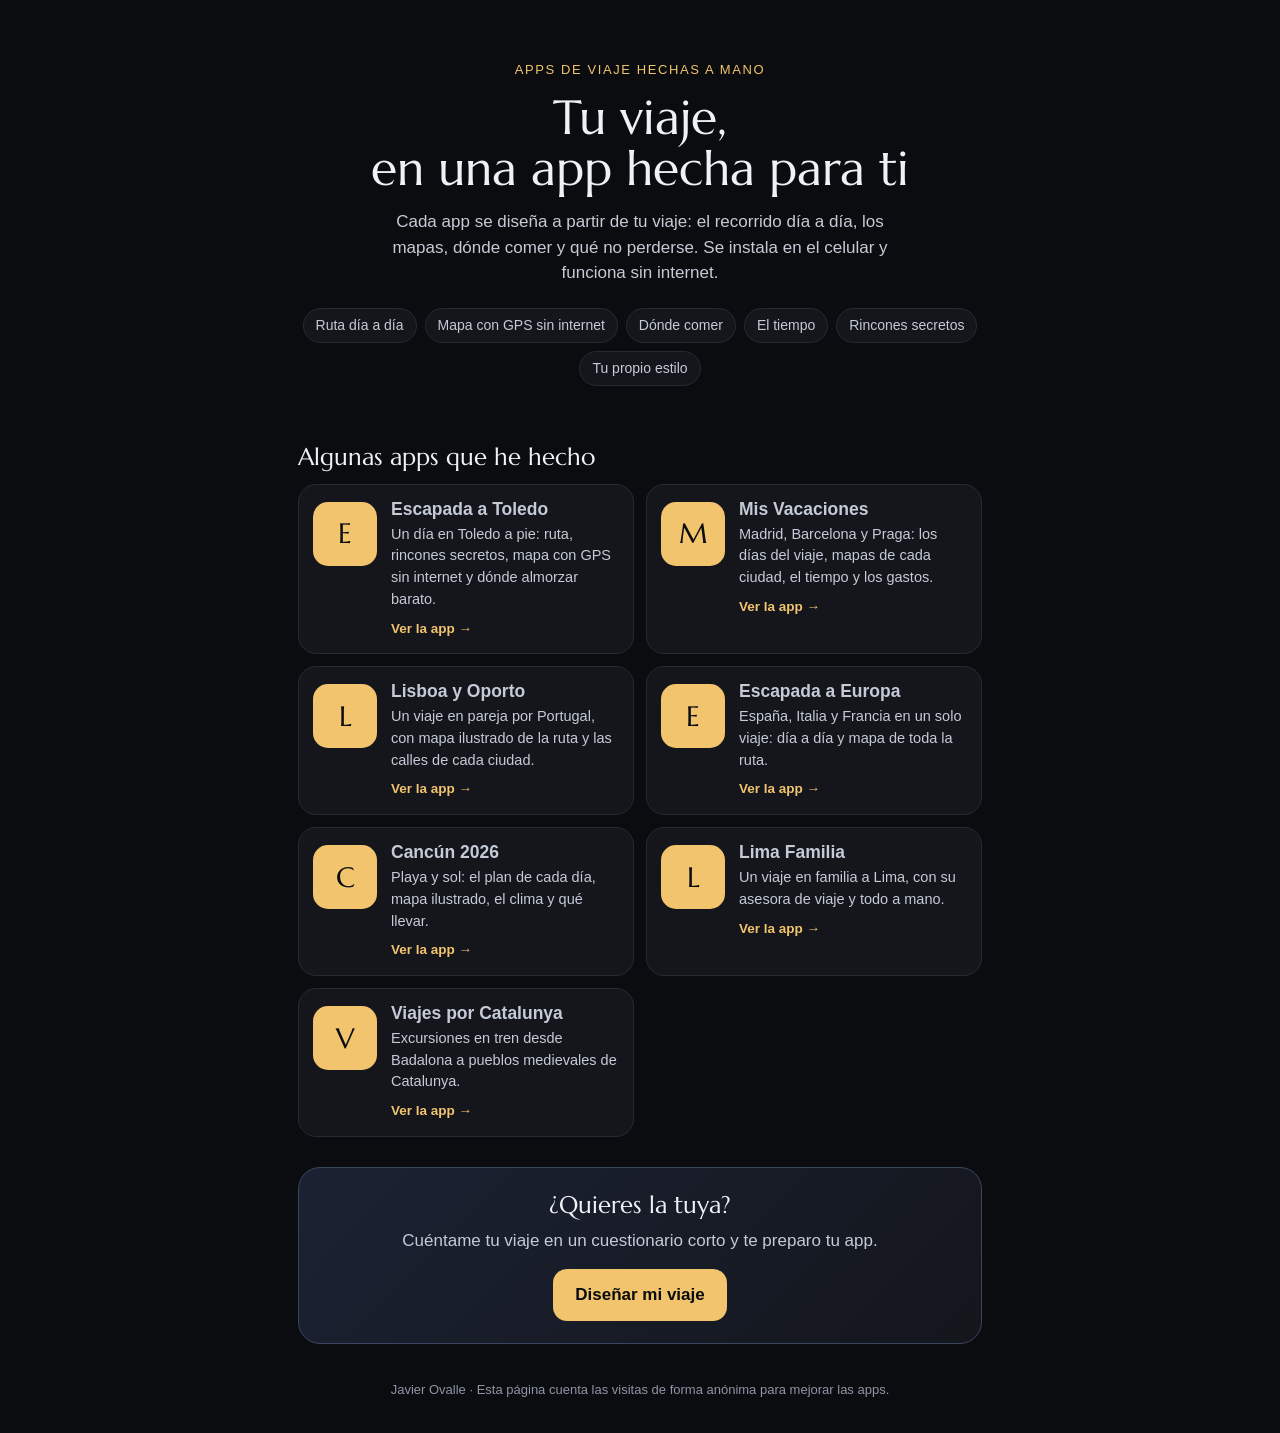
==== index.html @ 10f3e9ed "Portafolio de apps de viaje" ====
<!DOCTYPE html>
<html lang="es">
<head>
<meta charset="utf-8">
<meta name="viewport" content="width=device-width,initial-scale=1,viewport-fit=cover">
<title>Apps de viaje hechas a mano · Javier Ovalle</title>
<meta name="description" content="Apps de viaje personalizadas: tu ruta, tus mapas con GPS sin internet, dónde comer y el tiempo, en una app hecha para tu viaje.">
<meta name="theme-color" content="#0b0c0f">
<meta property="og:title" content="Apps de viaje hechas a mano">
<meta property="og:description" content="Tu viaje en una app: ruta, mapas con GPS sin internet, dónde comer y el tiempo.">
<link rel="icon" href="../panel-apps-de-viajes/icono-192.png">
<style>
@font-face{font-family:Marcellus;src:url(fonts/marcellus.woff2) format("woff2");font-display:swap}
:root{--bg:#0b0c0f;--card:#14161c;--line:#262a34;--tx:#eef1f6;--soft:#c4cbd7;--mute:#8d96a6;--ac:#f2c46d;--f:-apple-system,BlinkMacSystemFont,"Segoe UI",Roboto,Inter,sans-serif}
*{box-sizing:border-box}
body{margin:0;background:var(--bg);color:var(--tx);font:17px/1.5 var(--f);padding-bottom:env(safe-area-inset-bottom)}
.wrap{max-width:720px;margin:0 auto;padding:0 18px}
.hero{padding:56px 0 26px;text-align:center}
.hero small{display:inline-block;font-size:13px;letter-spacing:1.6px;text-transform:uppercase;color:var(--ac);margin-bottom:12px}
.hero h1{font:400 clamp(32px,8vw,48px)/1.08 Marcellus,serif;margin:0 0 14px}
.hero p{color:var(--soft);margin:0 auto;max-width:520px}
.feat{display:flex;flex-wrap:wrap;justify-content:center;gap:8px;margin:22px 0 0;padding:0;list-style:none}
.feat li{font-size:14px;color:var(--soft);border:1px solid var(--line);background:var(--card);border-radius:999px;padding:6px 12px}
h2{font:400 24px Marcellus,serif;margin:30px 0 12px}
.grid{display:grid;gap:12px;grid-template-columns:1fr}
@media (min-width:620px){.grid{grid-template-columns:1fr 1fr}}
.app{display:flex;gap:14px;align-items:flex-start;background:var(--card);border:1px solid var(--line);border-radius:18px;padding:14px;text-decoration:none;color:inherit;transition:transform .15s,border-color .15s}
.app:hover,.app:focus-visible{transform:translateY(-2px);border-color:#3a4660}
.app img,.app .ph{width:64px;height:64px;border-radius:15px;flex:none;object-fit:cover;background:#1b1e26}
.app .ph{display:grid;place-items:center;font:400 28px Marcellus,serif;color:#0b0c0f;background:var(--ac)}
.app b{display:block;font-size:17.5px;line-height:1.25}
.app span{display:block;font-size:14.5px;color:var(--soft);margin-top:3px}
.app i{display:inline-block;font-style:normal;font-size:13.5px;color:var(--ac);margin-top:8px;font-weight:600}
.cta{margin:30px 0 10px;background:linear-gradient(135deg,#1b2233,#14161c);border:1px solid #3a4660;border-radius:22px;padding:22px;text-align:center}
.cta h2{margin:0 0 8px}
.cta p{color:var(--soft);margin:0 0 16px}
.btn{display:inline-block;background:var(--ac);color:#0b0c0f;font-weight:700;text-decoration:none;border-radius:14px;padding:13px 22px}
footer{text-align:center;color:var(--mute);font-size:13px;padding:26px 0 34px}
</style>
</head>
<body>
<div class="wrap">
<header class="hero">
  <small>Apps de viaje hechas a mano</small>
  <h1>Tu viaje,<br>en una app hecha para ti</h1>
  <p>Cada app se diseña a partir de tu viaje: el recorrido día a día, los mapas, dónde comer y qué no perderse. Se instala en el celular y funciona sin internet.</p>
  <ul class="feat"><li>Ruta día a día</li><li>Mapa con GPS sin internet</li><li>Dónde comer</li><li>El tiempo</li><li>Rincones secretos</li><li>Tu propio estilo</li></ul>
</header>

<h2>Algunas apps que he hecho</h2>
<div class="grid" id="apps"></div>

<section class="cta">
  <h2>¿Quieres la tuya?</h2>
  <p>Cuéntame tu viaje en un cuestionario corto y te preparo tu app.</p>
  <a class="btn" data-app="viajes-disenados-a-mano" href="../viajes-disenados-a-mano/">Diseñar mi viaje</a>
</section>
<footer>Javier Ovalle · Esta página cuenta las visitas de forma anónima para mejorar las apps.</footer>
</div>
<script>
const APPS=[
 ["demo-escapada-a-toledo","Escapada a Toledo","Un día en Toledo a pie: ruta, rincones secretos, mapa con GPS sin internet y dónde almorzar barato."],
 ["demo-mis-vacaciones","Mis Vacaciones","Madrid, Barcelona y Praga: los días del viaje, mapas de cada ciudad, el tiempo y los gastos."],
 ["demo-lisboa-y-oporto","Lisboa y Oporto","Un viaje en pareja por Portugal, con mapa ilustrado de la ruta y las calles de cada ciudad."],
 ["demo-escapada-a-europa","Escapada a Europa","España, Italia y Francia en un solo viaje: día a día y mapa de toda la ruta."],
 ["demo-cancun-2026","Cancún 2026","Playa y sol: el plan de cada día, mapa ilustrado, el clima y qué llevar."],
 ["viaje-familia-lima","Lima Familia","Un viaje en familia a Lima, con su asesora de viaje y todo a mano."],
 ["Viajes-por-Catalunya","Viajes por Catalunya","Excursiones en tren desde Badalona a pueblos medievales de Catalunya."]];
/* etiqueta de demo: ?de=nombre (o la que ya tenga este navegador); si no hay, «portafolio» */
let DE="";try{const m=location.search.match(/[?&]de=([^&]*)/);if(m){const v=decodeURIComponent(m[1]).toLowerCase().replace(/[^a-z0-9ñáéíóú-]/g,"").slice(0,20);if(!v||v==="no")localStorage.removeItem("javierov-demo");else localStorage.setItem("javierov-demo",v)}DE=localStorage.getItem("javierov-demo")||""}catch(e){}
const tag=DE||"portafolio";
const esc=s=>String(s).replace(/[&<>"]/g,c=>({"&":"&amp;","<":"&lt;",">":"&gt;",'"':"&quot;"}[c]));
document.getElementById("apps").innerHTML=APPS.map(([r,n,d])=>`<a class="app" data-app="${r}" href="../${r}/?de=${encodeURIComponent(tag)}"><img src="../${r}/apple-touch-icon.png" alt="" loading="lazy" onerror="this.outerHTML='<span class=ph>${esc(n[0])}</span>'"><span style="margin:0"><b>${esc(n)}</b><span>${esc(d)}</span><i>Ver la app →</i></span></a>`).join("");
document.querySelector(".cta .btn").href="../viajes-disenados-a-mano/?de="+encodeURIComponent(tag);
/* contador anónimo (GoatCounter), igual que en las apps */
(function(){const GC="https://javierov.goatcounter.com/count";let off=false;try{if(/[?&]yo\b/.test(location.search))localStorage.setItem("javierov-nostats","1");off=localStorage.getItem("javierov-nostats")==="1"}catch(e){}
  if(off||!/github\.io$/.test(location.hostname))return;
  const send=(p,ev)=>{const u=new URLSearchParams({p,t:p,s:screen.width,rnd:Math.random().toString(36).slice(2)});if(ev)u.set("e","true");else if(document.referrer)u.set("r",document.referrer);new Image().src=GC+"?"+u};
  const pre="demo:"+tag+" · Portafolio · ";
  send(pre+"abrió el portafolio",true);
  document.addEventListener("click",e=>{const a=e.target.closest("[data-app]");if(a)send(pre+"tocó: "+(a.querySelector("b")?a.querySelector("b").textContent:"Diseñar mi viaje"),true)},true)})();
</script>
</body>
</html>
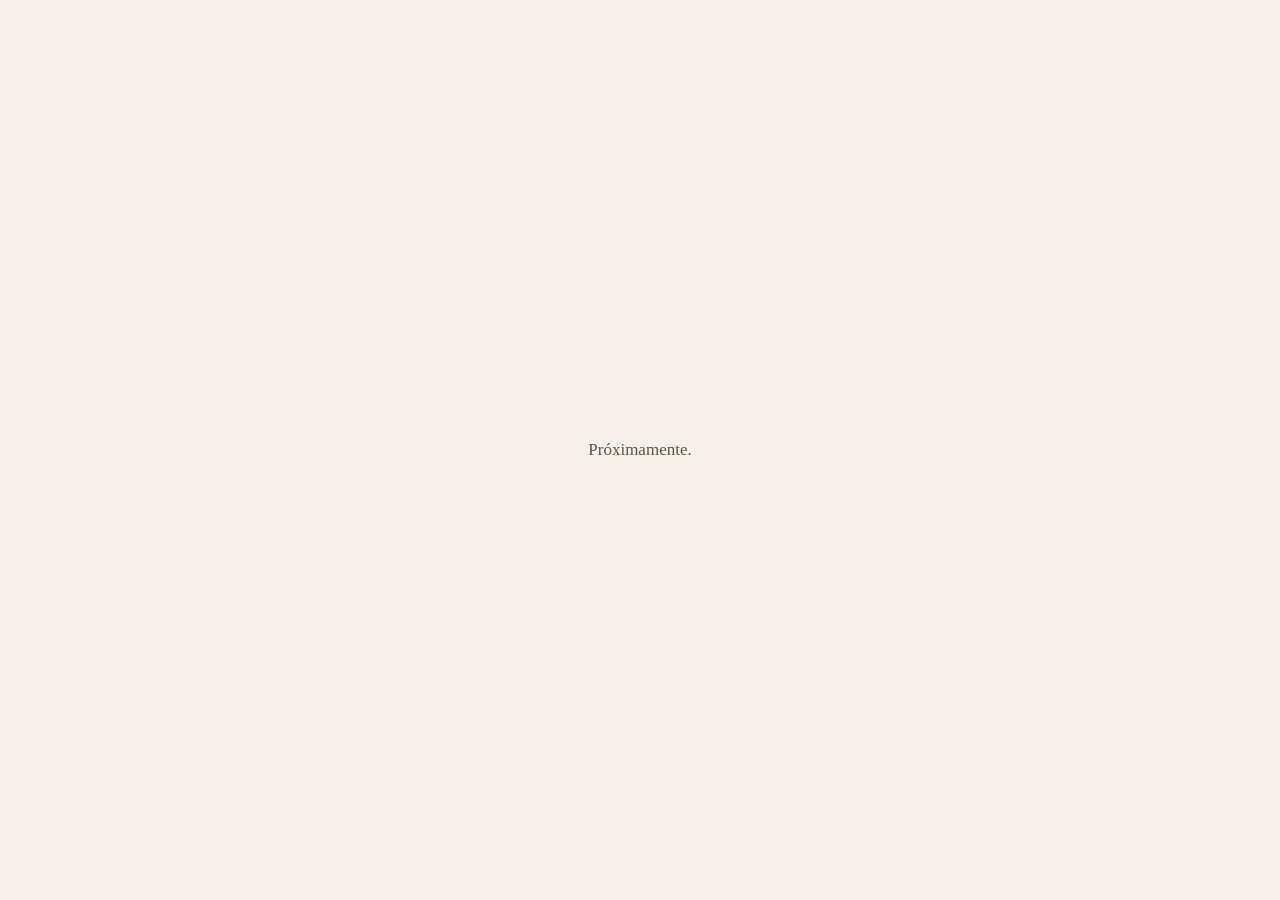
==== commit 854a5715: "Portafolio en pausa: página Próximamente" ====
--- a/index.html
+++ b/index.html
@@ -2,83 +2,15 @@
 <html lang="es">
 <head>
 <meta charset="utf-8">
-<meta name="viewport" content="width=device-width,initial-scale=1,viewport-fit=cover">
-<title>Apps de viaje hechas a mano · Javier Ovalle</title>
-<meta name="description" content="Apps de viaje personalizadas: tu ruta, tus mapas con GPS sin internet, dónde comer y el tiempo, en una app hecha para tu viaje.">
-<meta name="theme-color" content="#0b0c0f">
-<meta property="og:title" content="Apps de viaje hechas a mano">
-<meta property="og:description" content="Tu viaje en una app: ruta, mapas con GPS sin internet, dónde comer y el tiempo.">
-<link rel="icon" href="../panel-apps-de-viajes/icono-192.png">
+<meta name="viewport" content="width=device-width,initial-scale=1">
+<meta name="robots" content="noindex,nofollow">
+<title>Próximamente</title>
 <style>
-@font-face{font-family:Marcellus;src:url(fonts/marcellus.woff2) format("woff2");font-display:swap}
-:root{--bg:#0b0c0f;--card:#14161c;--line:#262a34;--tx:#eef1f6;--soft:#c4cbd7;--mute:#8d96a6;--ac:#f2c46d;--f:-apple-system,BlinkMacSystemFont,"Segoe UI",Roboto,Inter,sans-serif}
-*{box-sizing:border-box}
-body{margin:0;background:var(--bg);color:var(--tx);font:17px/1.5 var(--f);padding-bottom:env(safe-area-inset-bottom)}
-.wrap{max-width:720px;margin:0 auto;padding:0 18px}
-.hero{padding:56px 0 26px;text-align:center}
-.hero small{display:inline-block;font-size:13px;letter-spacing:1.6px;text-transform:uppercase;color:var(--ac);margin-bottom:12px}
-.hero h1{font:400 clamp(32px,8vw,48px)/1.08 Marcellus,serif;margin:0 0 14px}
-.hero p{color:var(--soft);margin:0 auto;max-width:520px}
-.feat{display:flex;flex-wrap:wrap;justify-content:center;gap:8px;margin:22px 0 0;padding:0;list-style:none}
-.feat li{font-size:14px;color:var(--soft);border:1px solid var(--line);background:var(--card);border-radius:999px;padding:6px 12px}
-h2{font:400 24px Marcellus,serif;margin:30px 0 12px}
-.grid{display:grid;gap:12px;grid-template-columns:1fr}
-@media (min-width:620px){.grid{grid-template-columns:1fr 1fr}}
-.app{display:flex;gap:14px;align-items:flex-start;background:var(--card);border:1px solid var(--line);border-radius:18px;padding:14px;text-decoration:none;color:inherit;transition:transform .15s,border-color .15s}
-.app:hover,.app:focus-visible{transform:translateY(-2px);border-color:#3a4660}
-.app img,.app .ph{width:64px;height:64px;border-radius:15px;flex:none;object-fit:cover;background:#1b1e26}
-.app .ph{display:grid;place-items:center;font:400 28px Marcellus,serif;color:#0b0c0f;background:var(--ac)}
-.app b{display:block;font-size:17.5px;line-height:1.25}
-.app span{display:block;font-size:14.5px;color:var(--soft);margin-top:3px}
-.app i{display:inline-block;font-style:normal;font-size:13.5px;color:var(--ac);margin-top:8px;font-weight:600}
-.cta{margin:30px 0 10px;background:linear-gradient(135deg,#1b2233,#14161c);border:1px solid #3a4660;border-radius:22px;padding:22px;text-align:center}
-.cta h2{margin:0 0 8px}
-.cta p{color:var(--soft);margin:0 0 16px}
-.btn{display:inline-block;background:var(--ac);color:#0b0c0f;font-weight:700;text-decoration:none;border-radius:14px;padding:13px 22px}
-footer{text-align:center;color:var(--mute);font-size:13px;padding:26px 0 34px}
+html,body{height:100%;margin:0}
+body{display:grid;place-items:center;background:#f5f1ea;color:#5d554b;font:17px/1.5 Georgia,"Times New Roman",serif}
 </style>
 </head>
 <body>
-<div class="wrap">
-<header class="hero">
-  <small>Apps de viaje hechas a mano</small>
-  <h1>Tu viaje,<br>en una app hecha para ti</h1>
-  <p>Cada app se diseña a partir de tu viaje: el recorrido día a día, los mapas, dónde comer y qué no perderse. Se instala en el celular y funciona sin internet.</p>
-  <ul class="feat"><li>Ruta día a día</li><li>Mapa con GPS sin internet</li><li>Dónde comer</li><li>El tiempo</li><li>Rincones secretos</li><li>Tu propio estilo</li></ul>
-</header>
-
-<h2>Algunas apps que he hecho</h2>
-<div class="grid" id="apps"></div>
-
-<section class="cta">
-  <h2>¿Quieres la tuya?</h2>
-  <p>Cuéntame tu viaje en un cuestionario corto y te preparo tu app.</p>
-  <a class="btn" data-app="viajes-disenados-a-mano" href="../viajes-disenados-a-mano/">Diseñar mi viaje</a>
-</section>
-<footer>Javier Ovalle · Esta página cuenta las visitas de forma anónima para mejorar las apps.</footer>
-</div>
-<script>
-const APPS=[
- ["demo-escapada-a-toledo","Escapada a Toledo","Un día en Toledo a pie: ruta, rincones secretos, mapa con GPS sin internet y dónde almorzar barato."],
- ["demo-mis-vacaciones","Mis Vacaciones","Madrid, Barcelona y Praga: los días del viaje, mapas de cada ciudad, el tiempo y los gastos."],
- ["demo-lisboa-y-oporto","Lisboa y Oporto","Un viaje en pareja por Portugal, con mapa ilustrado de la ruta y las calles de cada ciudad."],
- ["demo-escapada-a-europa","Escapada a Europa","España, Italia y Francia en un solo viaje: día a día y mapa de toda la ruta."],
- ["demo-cancun-2026","Cancún 2026","Playa y sol: el plan de cada día, mapa ilustrado, el clima y qué llevar."],
- ["viaje-familia-lima","Lima Familia","Un viaje en familia a Lima, con su asesora de viaje y todo a mano."],
- ["Viajes-por-Catalunya","Viajes por Catalunya","Excursiones en tren desde Badalona a pueblos medievales de Catalunya."]];
-/* etiqueta de demo: ?de=nombre (o la que ya tenga este navegador); si no hay, «portafolio» */
-let DE="";try{const m=location.search.match(/[?&]de=([^&]*)/);if(m){const v=decodeURIComponent(m[1]).toLowerCase().replace(/[^a-z0-9ñáéíóú-]/g,"").slice(0,20);if(!v||v==="no")localStorage.removeItem("javierov-demo");else localStorage.setItem("javierov-demo",v)}DE=localStorage.getItem("javierov-demo")||""}catch(e){}
-const tag=DE||"portafolio";
-const esc=s=>String(s).replace(/[&<>"]/g,c=>({"&":"&amp;","<":"&lt;",">":"&gt;",'"':"&quot;"}[c]));
-document.getElementById("apps").innerHTML=APPS.map(([r,n,d])=>`<a class="app" data-app="${r}" href="../${r}/?de=${encodeURIComponent(tag)}"><img src="../${r}/apple-touch-icon.png" alt="" loading="lazy" onerror="this.outerHTML='<span class=ph>${esc(n[0])}</span>'"><span style="margin:0"><b>${esc(n)}</b><span>${esc(d)}</span><i>Ver la app →</i></span></a>`).join("");
-document.querySelector(".cta .btn").href="../viajes-disenados-a-mano/?de="+encodeURIComponent(tag);
-/* contador anónimo (GoatCounter), igual que en las apps */
-(function(){const GC="https://javierov.goatcounter.com/count";let off=false;try{if(/[?&]yo\b/.test(location.search))localStorage.setItem("javierov-nostats","1");off=localStorage.getItem("javierov-nostats")==="1"}catch(e){}
-  if(off||!/github\.io$/.test(location.hostname))return;
-  const send=(p,ev)=>{const u=new URLSearchParams({p,t:p,s:screen.width,rnd:Math.random().toString(36).slice(2)});if(ev)u.set("e","true");else if(document.referrer)u.set("r",document.referrer);new Image().src=GC+"?"+u};
-  const pre="demo:"+tag+" · Portafolio · ";
-  send(pre+"abrió el portafolio",true);
-  document.addEventListener("click",e=>{const a=e.target.closest("[data-app]");if(a)send(pre+"tocó: "+(a.querySelector("b")?a.querySelector("b").textContent:"Diseñar mi viaje"),true)},true)})();
-</script>
+<p>Próximamente.</p>
 </body>
 </html>
